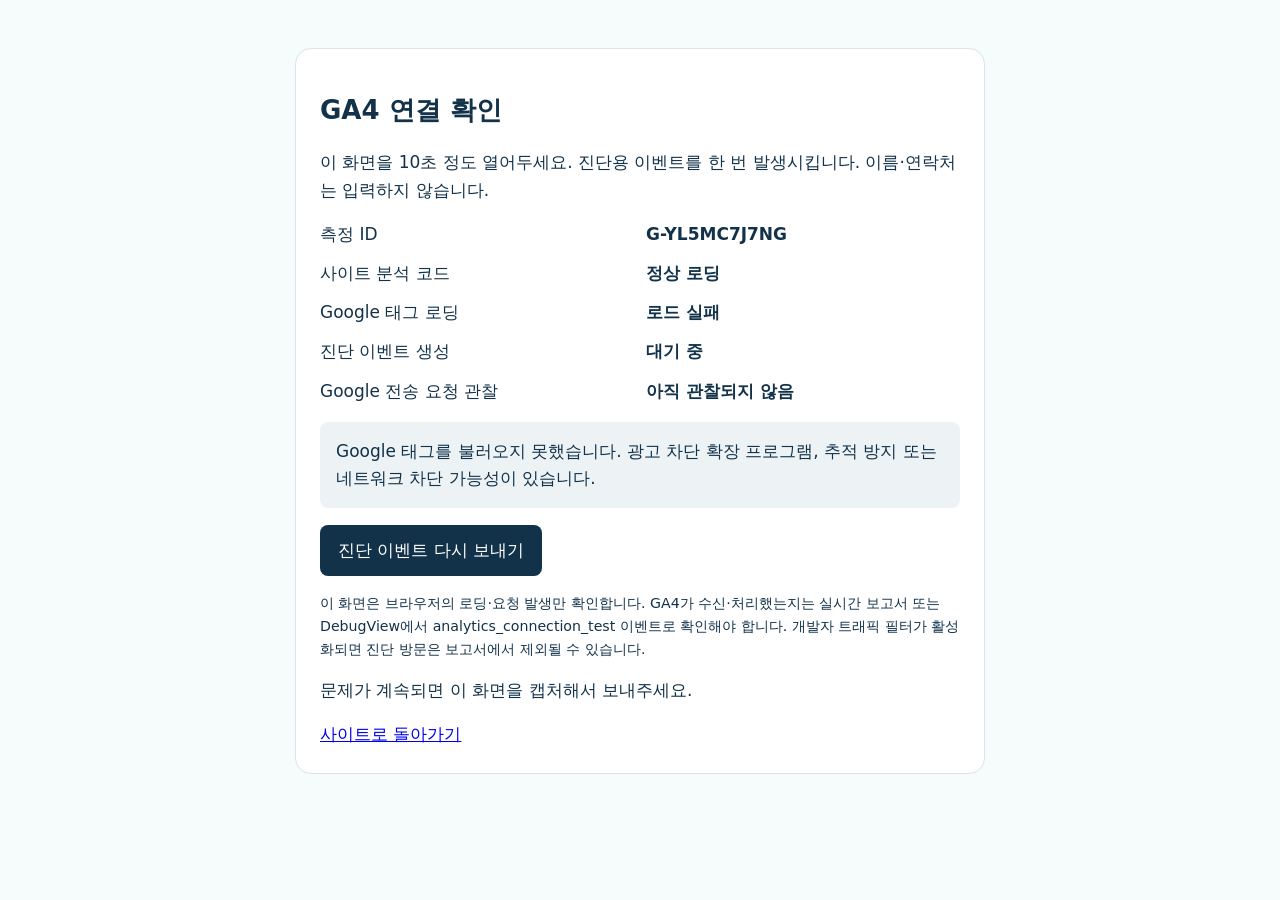
==== analytics-check.html @ 8ece70dd "Add browser diagnostics for GA4 loading and collection requests" ====
<!doctype html>
<html lang="ko">
<head>
<meta charset="utf-8">
<meta name="viewport" content="width=device-width, initial-scale=1">
<meta name="robots" content="noindex,nofollow">
<meta name="referrer" content="strict-origin-when-cross-origin">
<title>GA4 연결 확인 | SUN&GLOW</title>
<style>
body{font:17px/1.6 system-ui,sans-serif;background:#f6fbfc;color:#12324a;margin:0;padding:24px}main{max-width:640px;margin:24px auto;background:#fff;padding:24px;border:1px solid #dbe3e7;border-radius:16px}h1{font-size:26px}dl{display:grid;grid-template-columns:1fr 1fr;gap:12px}dt,dd{margin:0;overflow-wrap:anywhere}dd{font-weight:700}button{font:inherit;background:#12324a;color:white;padding:12px 18px;border:0;border-radius:8px;cursor:pointer}#result{padding:16px;background:#edf3f5;border-radius:8px}small{display:block;margin:16px 0}
</style>
<script defer src="analytics.js?v=connection-check-1"></script>
<script defer src="analytics-check.js"></script>
</head>
<body data-page-type="diagnostic">
<main>
<h1>GA4 연결 확인</h1>
<p>이 화면을 10초 정도 열어두세요. 진단용 이벤트를 한 번 발생시킵니다. 이름·연락처는 입력하지 않습니다.</p>
<dl>
<dt>측정 ID</dt><dd id="measurement">확인 중</dd>
<dt>사이트 분석 코드</dt><dd id="code">확인 중</dd>
<dt>Google 태그 로딩</dt><dd id="loader">확인 중</dd>
<dt>진단 이벤트 생성</dt><dd id="test">대기 중</dd>
<dt>Google 전송 요청 관찰</dt><dd id="collection">대기 중</dd>
</dl>
<p id="result" role="status" aria-live="polite">확인 중입니다.</p>
<button type="button" id="retry">진단 이벤트 다시 보내기</button>
<small>이 화면은 브라우저의 로딩·요청 발생만 확인합니다. GA4가 수신·처리했는지는 실시간 보고서 또는 DebugView에서 analytics_connection_test 이벤트로 확인해야 합니다. 개발자 트래픽 필터가 활성화되면 진단 방문은 보고서에서 제외될 수 있습니다.</small>
<p>문제가 계속되면 이 화면을 캡처해서 보내주세요.</p>
<a href="./">사이트로 돌아가기</a>
</main>
</body>
</html>
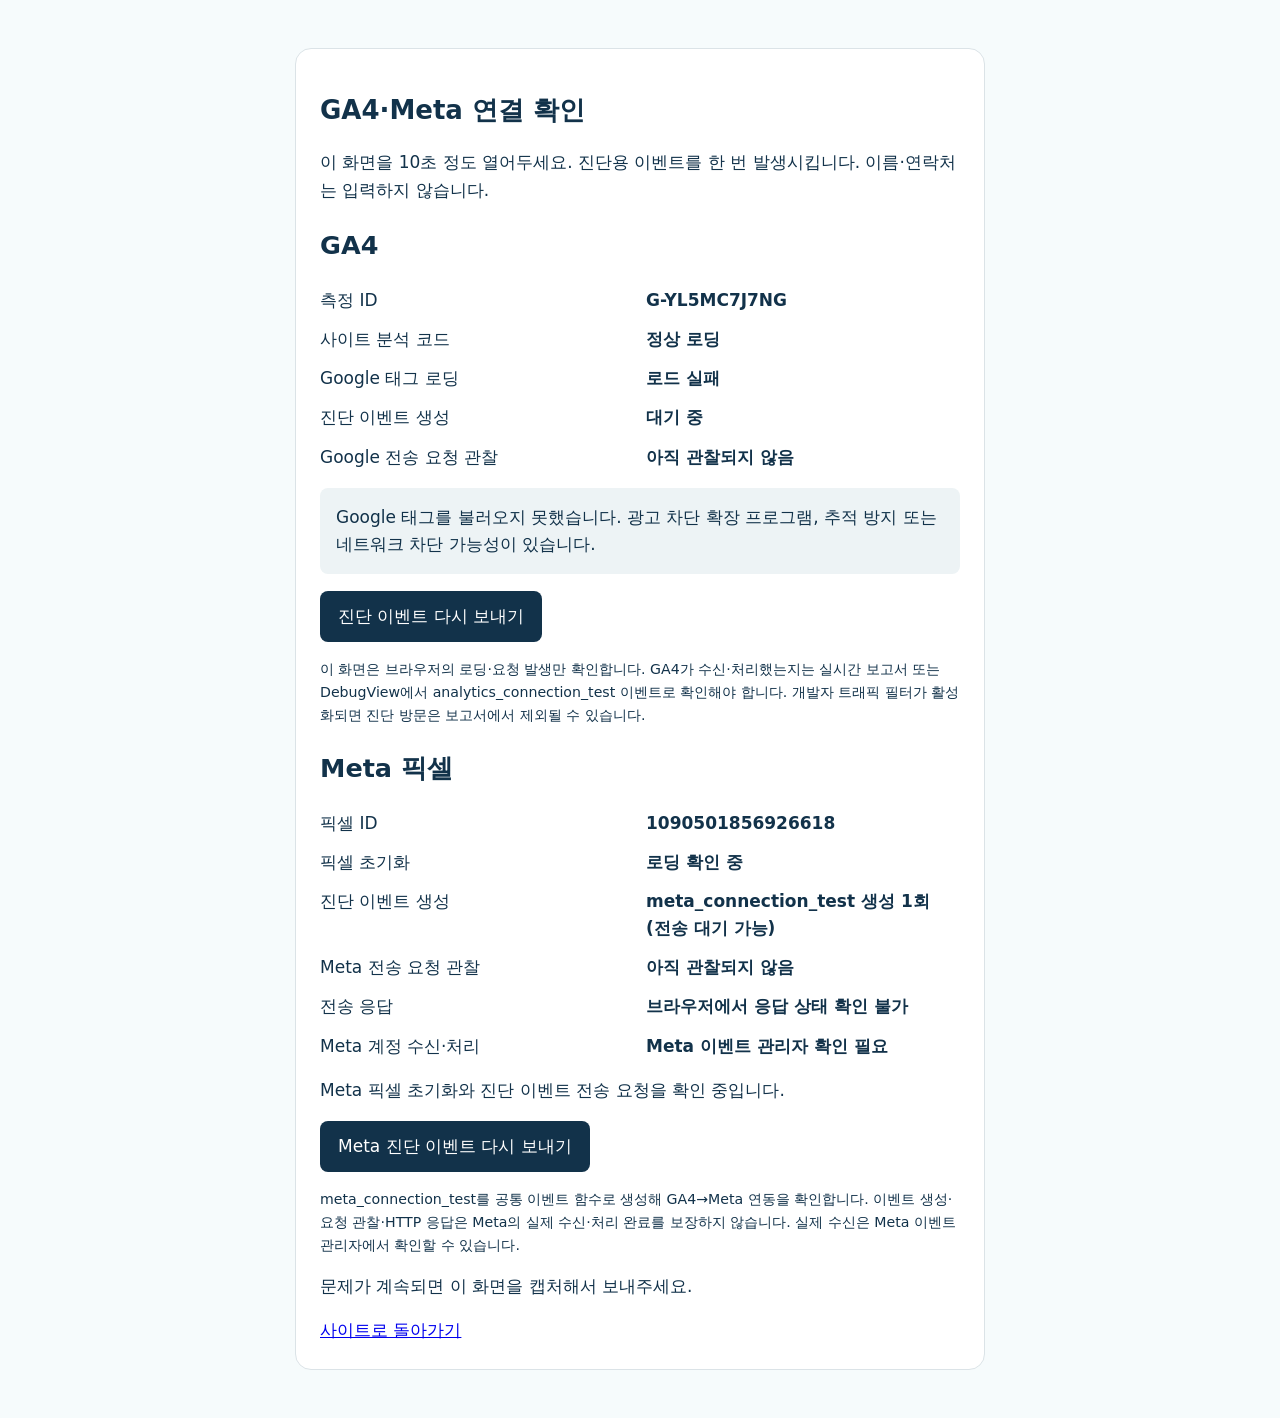
==== commit 5a33d655: "Add Meta delivery diagnostics and refresh analytics cache versions" ====
--- a/analytics-check.html
+++ b/analytics-check.html
@@ -2,20 +2,45 @@
 <html lang="ko">
 <head>
 <meta charset="utf-8">
+<script async src="https://www.googletagmanager.com/gtm.js?id=GTM-TS736MN9"></script>
+<script>
+  window.dataLayer = window.dataLayer || [];
+  function gtag(){dataLayer.push(arguments);}
+  gtag('js', new Date());
+</script>
 <meta name="viewport" content="width=device-width, initial-scale=1">
 <meta name="robots" content="noindex,nofollow">
 <meta name="referrer" content="strict-origin-when-cross-origin">
-<title>GA4 연결 확인 | SUN&GLOW</title>
+<title>GA4·Meta 연결 확인 | SUN&GLOW</title>
 <style>
 body{font:17px/1.6 system-ui,sans-serif;background:#f6fbfc;color:#12324a;margin:0;padding:24px}main{max-width:640px;margin:24px auto;background:#fff;padding:24px;border:1px solid #dbe3e7;border-radius:16px}h1{font-size:26px}dl{display:grid;grid-template-columns:1fr 1fr;gap:12px}dt,dd{margin:0;overflow-wrap:anywhere}dd{font-weight:700}button{font:inherit;background:#12324a;color:white;padding:12px 18px;border:0;border-radius:8px;cursor:pointer}#result{padding:16px;background:#edf3f5;border-radius:8px}small{display:block;margin:16px 0}
 </style>
-<script defer src="analytics.js?v=connection-check-1"></script>
+<script defer src="analytics.js?v=20261029-meta-events"></script>
 <script defer src="analytics-check.js"></script>
+<script defer src="meta-check.js?v=20261029-meta-check"></script>
+<!-- Meta Pixel Code -->
+<script>
+!function(f,b,e,v,n,t,s)
+{if(f.fbq)return;n=f.fbq=function(){n.callMethod?
+n.callMethod.apply(n,arguments):n.queue.push(arguments)};
+if(!f._fbq)f._fbq=n;n.push=n;n.loaded=!0;n.version='2.0';
+n.queue=[];t=b.createElement(e);t.async=!0;
+t.src=v;s=b.getElementsByTagName(e)[0];
+s.parentNode.insertBefore(t,s)}(window, document,'script',
+'https://connect.facebook.net/en_US/fbevents.js');
+fbq('init', '1090501856926618');
+fbq('track', 'PageView');
+</script>
+<!-- End Meta Pixel Code -->
 </head>
 <body data-page-type="diagnostic">
+<noscript><img height="1" width="1" style="display:none"
+src="https://www.facebook.com/tr?id=1090501856926618&ev=PageView&noscript=1"
+/></noscript>
 <main>
-<h1>GA4 연결 확인</h1>
+<h1>GA4·Meta 연결 확인</h1>
 <p>이 화면을 10초 정도 열어두세요. 진단용 이벤트를 한 번 발생시킵니다. 이름·연락처는 입력하지 않습니다.</p>
+<h2>GA4</h2>
 <dl>
 <dt>측정 ID</dt><dd id="measurement">확인 중</dd>
 <dt>사이트 분석 코드</dt><dd id="code">확인 중</dd>
@@ -26,6 +51,18 @@
 <p id="result" role="status" aria-live="polite">확인 중입니다.</p>
 <button type="button" id="retry">진단 이벤트 다시 보내기</button>
 <small>이 화면은 브라우저의 로딩·요청 발생만 확인합니다. GA4가 수신·처리했는지는 실시간 보고서 또는 DebugView에서 analytics_connection_test 이벤트로 확인해야 합니다. 개발자 트래픽 필터가 활성화되면 진단 방문은 보고서에서 제외될 수 있습니다.</small>
+<h2>Meta 픽셀</h2>
+<dl>
+<dt>픽셀 ID</dt><dd id="meta-pixel">확인 중</dd>
+<dt>픽셀 초기화</dt><dd id="meta-loader">확인 중</dd>
+<dt>진단 이벤트 생성</dt><dd id="meta-test">대기 중</dd>
+<dt>Meta 전송 요청 관찰</dt><dd id="meta-collection">대기 중</dd>
+<dt>전송 응답</dt><dd id="meta-response">확인 중</dd>
+<dt>Meta 계정 수신·처리</dt><dd id="meta-ingestion">Meta 이벤트 관리자 확인 필요</dd>
+</dl>
+<p id="meta-result" role="status" aria-live="polite">확인 중입니다.</p>
+<button type="button" id="meta-retry">Meta 진단 이벤트 다시 보내기</button>
+<small>meta_connection_test를 공통 이벤트 함수로 생성해 GA4→Meta 연동을 확인합니다. 이벤트 생성·요청 관찰·HTTP 응답은 Meta의 실제 수신·처리 완료를 보장하지 않습니다. 실제 수신은 Meta 이벤트 관리자에서 확인할 수 있습니다.</small>
 <p>문제가 계속되면 이 화면을 캡처해서 보내주세요.</p>
 <a href="./">사이트로 돌아가기</a>
 </main>
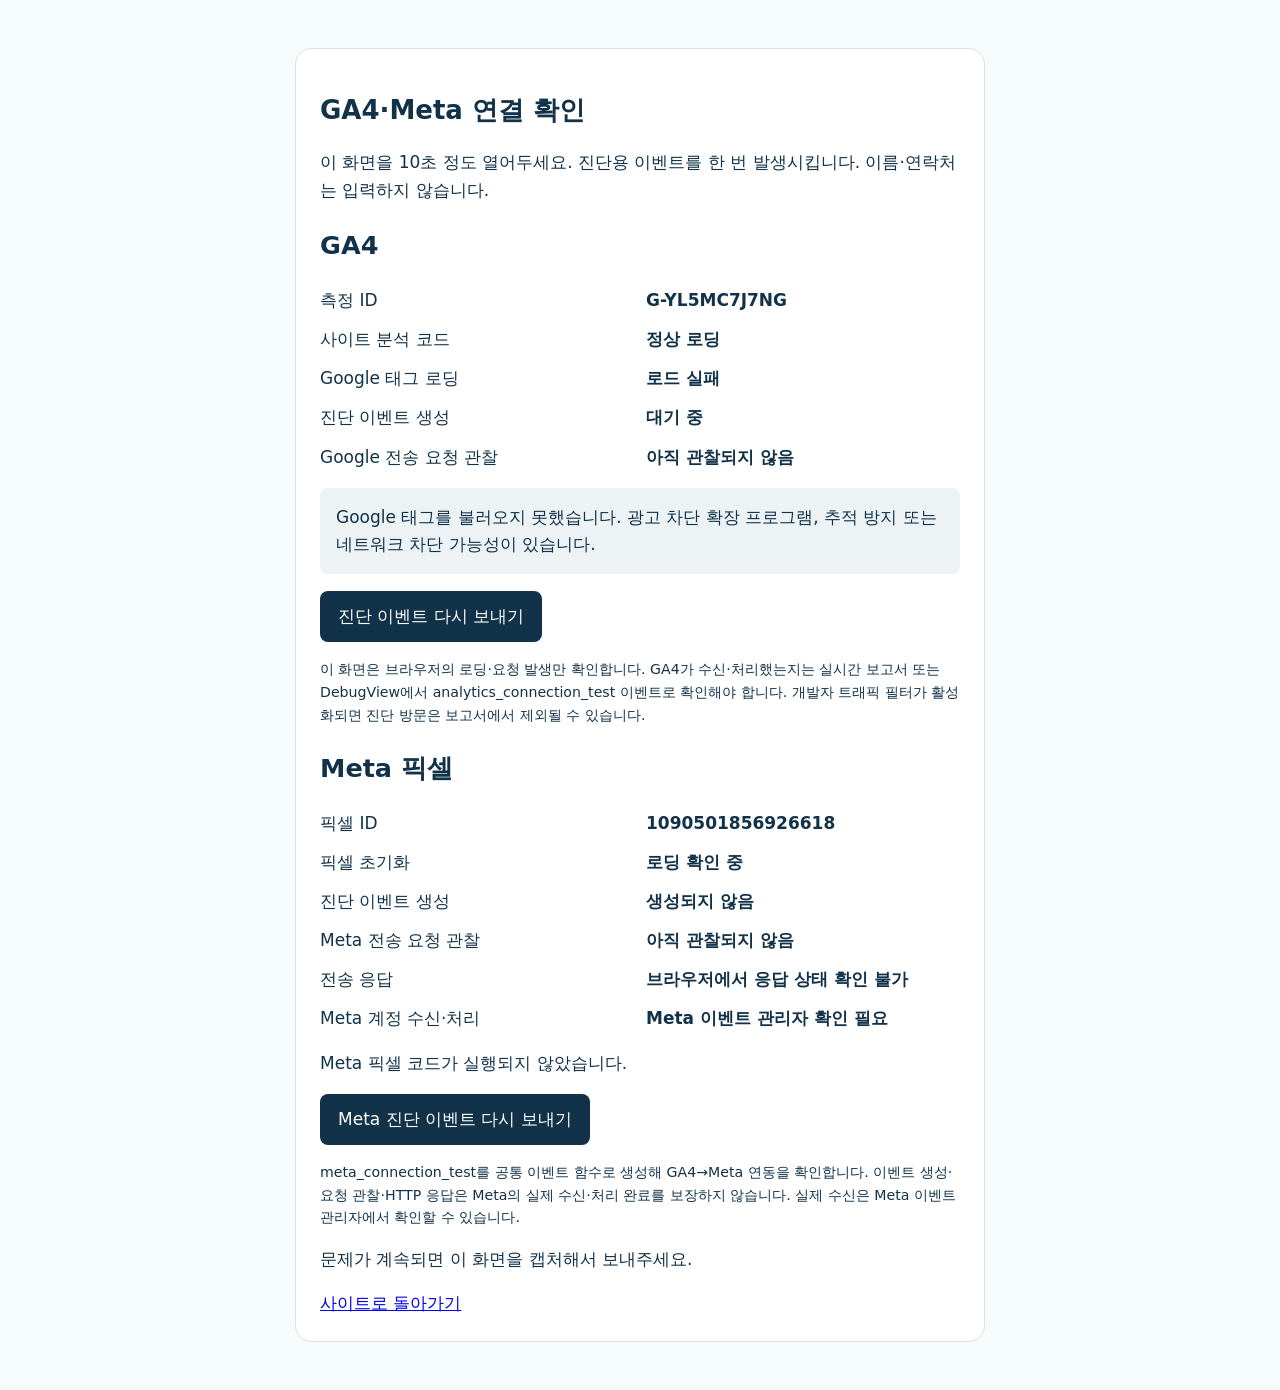
==== commit 90ed3e65: "Remove inline Meta Pixel base snippets from HTML" ====
--- a/analytics-check.html
+++ b/analytics-check.html
@@ -18,25 +18,8 @@
 <script defer src="analytics.js?v=20261029-meta-events"></script>
 <script defer src="analytics-check.js"></script>
 <script defer src="meta-check.js?v=20261029-meta-check"></script>
-<!-- Meta Pixel Code -->
-<script>
-!function(f,b,e,v,n,t,s)
-{if(f.fbq)return;n=f.fbq=function(){n.callMethod?
-n.callMethod.apply(n,arguments):n.queue.push(arguments)};
-if(!f._fbq)f._fbq=n;n.push=n;n.loaded=!0;n.version='2.0';
-n.queue=[];t=b.createElement(e);t.async=!0;
-t.src=v;s=b.getElementsByTagName(e)[0];
-s.parentNode.insertBefore(t,s)}(window, document,'script',
-'https://connect.facebook.net/en_US/fbevents.js');
-fbq('init', '1090501856926618');
-fbq('track', 'PageView');
-</script>
-<!-- End Meta Pixel Code -->
 </head>
 <body data-page-type="diagnostic">
-<noscript><img height="1" width="1" style="display:none"
-src="https://www.facebook.com/tr?id=1090501856926618&ev=PageView&noscript=1"
-/></noscript>
 <main>
 <h1>GA4·Meta 연결 확인</h1>
 <p>이 화면을 10초 정도 열어두세요. 진단용 이벤트를 한 번 발생시킵니다. 이름·연락처는 입력하지 않습니다.</p>
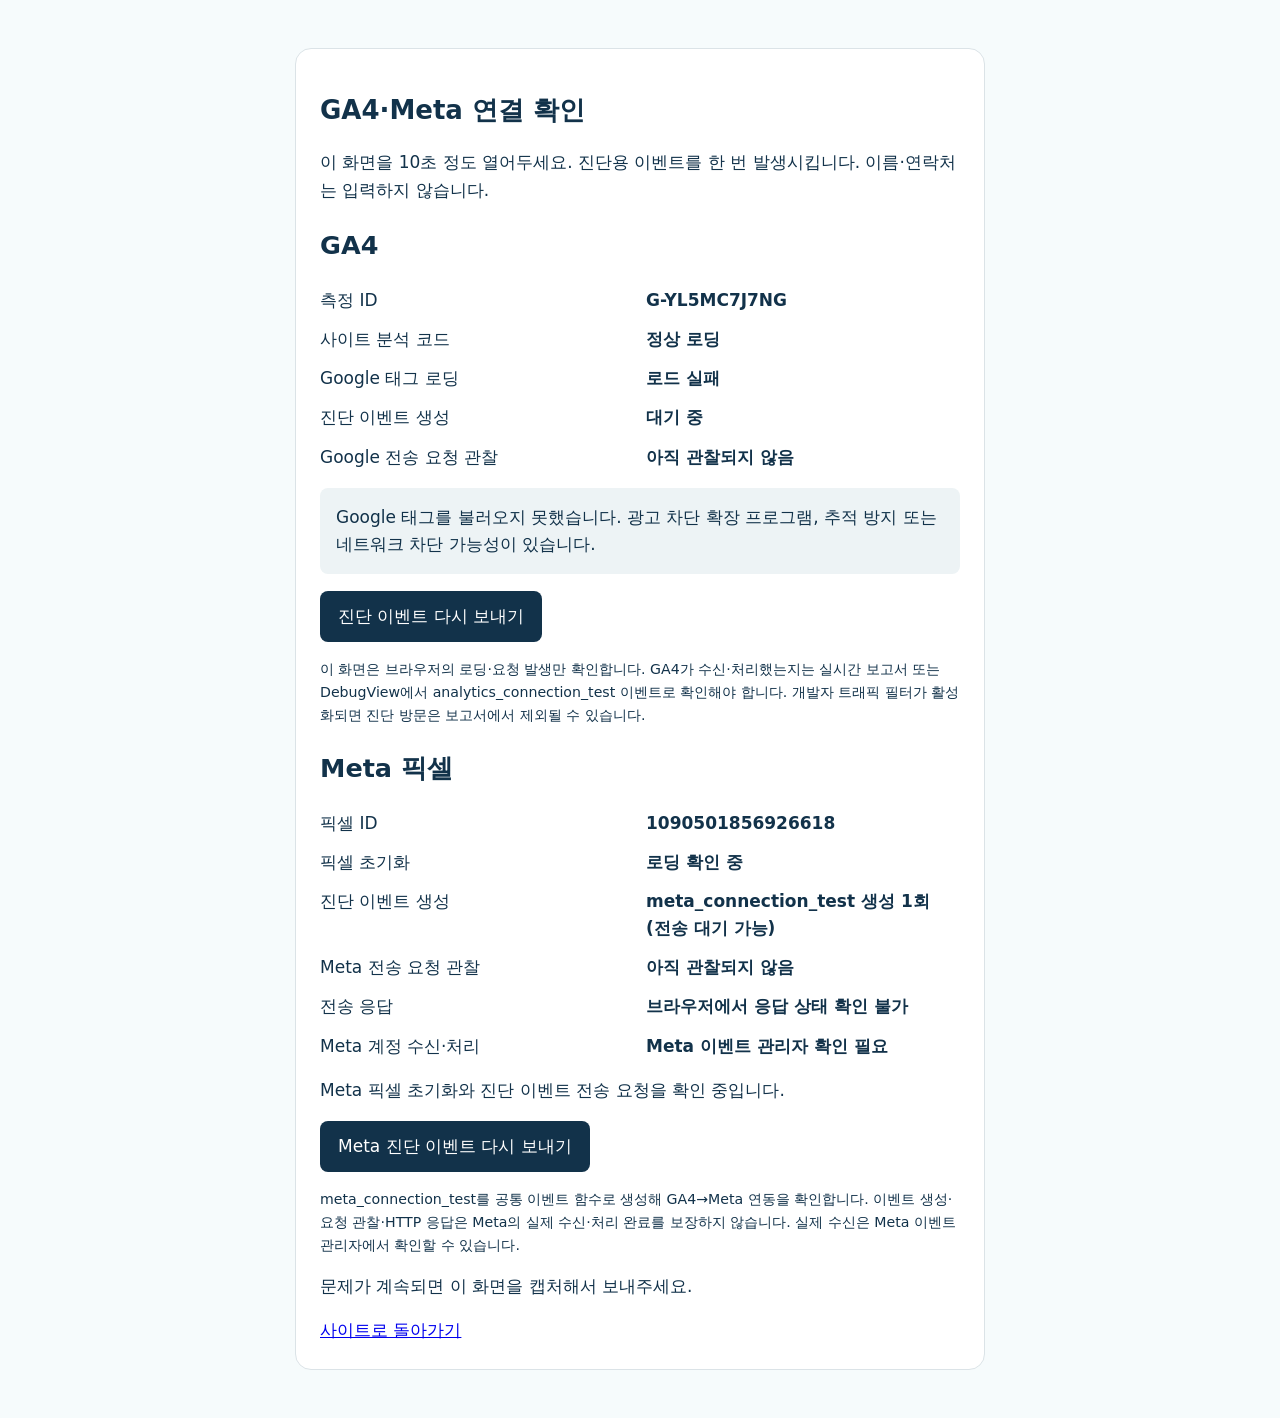
==== commit 9d80d9b4: "Align fragment scrolling with sticky header and reduced motion" ====
--- a/analytics-check.html
+++ b/analytics-check.html
@@ -14,13 +14,35 @@
 <title>GA4·Meta 연결 확인 | SUN&GLOW</title>
 <style>
 body{font:17px/1.6 system-ui,sans-serif;background:#f6fbfc;color:#12324a;margin:0;padding:24px}main{max-width:640px;margin:24px auto;background:#fff;padding:24px;border:1px solid #dbe3e7;border-radius:16px}h1{font-size:26px}dl{display:grid;grid-template-columns:1fr 1fr;gap:12px}dt,dd{margin:0;overflow-wrap:anywhere}dd{font-weight:700}button{font:inherit;background:#12324a;color:white;padding:12px 18px;border:0;border-radius:8px;cursor:pointer}#result{padding:16px;background:#edf3f5;border-radius:8px}small{display:block;margin:16px 0}
+
+/* Fragment navigation; pages without a sticky header keep 16px clearance. */
+html{scroll-behavior:smooth}
+section[id],[id].anchor{scroll-margin-top:16px}
+@media(prefers-reduced-motion:reduce){html{scroll-behavior:auto}}
 </style>
 <script defer src="analytics.js?v=20261029-meta-events"></script>
 <script defer src="analytics-check.js"></script>
 <script defer src="meta-check.js?v=20261029-meta-check"></script>
+<!-- Meta Pixel Code -->
+<script>
+!function(f,b,e,v,n,t,s)
+{if(f.fbq)return;n=f.fbq=function(){n.callMethod?
+n.callMethod.apply(n,arguments):n.queue.push(arguments)};
+if(!f._fbq)f._fbq=n;n.push=n;n.loaded=!0;n.version='2.0';
+n.queue=[];t=b.createElement(e);t.async=!0;
+t.src=v;s=b.getElementsByTagName(e)[0];
+s.parentNode.insertBefore(t,s)}(window, document,'script',
+'https://connect.facebook.net/en_US/fbevents.js');
+fbq('init', '1090501856926618');
+fbq('track', 'PageView');
+</script>
+<!-- End Meta Pixel Code -->
 </head>
 <body data-page-type="diagnostic">
-<main>
+<noscript><img height="1" width="1" style="display:none"
+src="https://www.facebook.com/tr?id=1090501856926618&ev=PageView&noscript=1"
+/></noscript>
+<main id="diagnostics" class="anchor">
 <h1>GA4·Meta 연결 확인</h1>
 <p>이 화면을 10초 정도 열어두세요. 진단용 이벤트를 한 번 발생시킵니다. 이름·연락처는 입력하지 않습니다.</p>
 <h2>GA4</h2>
